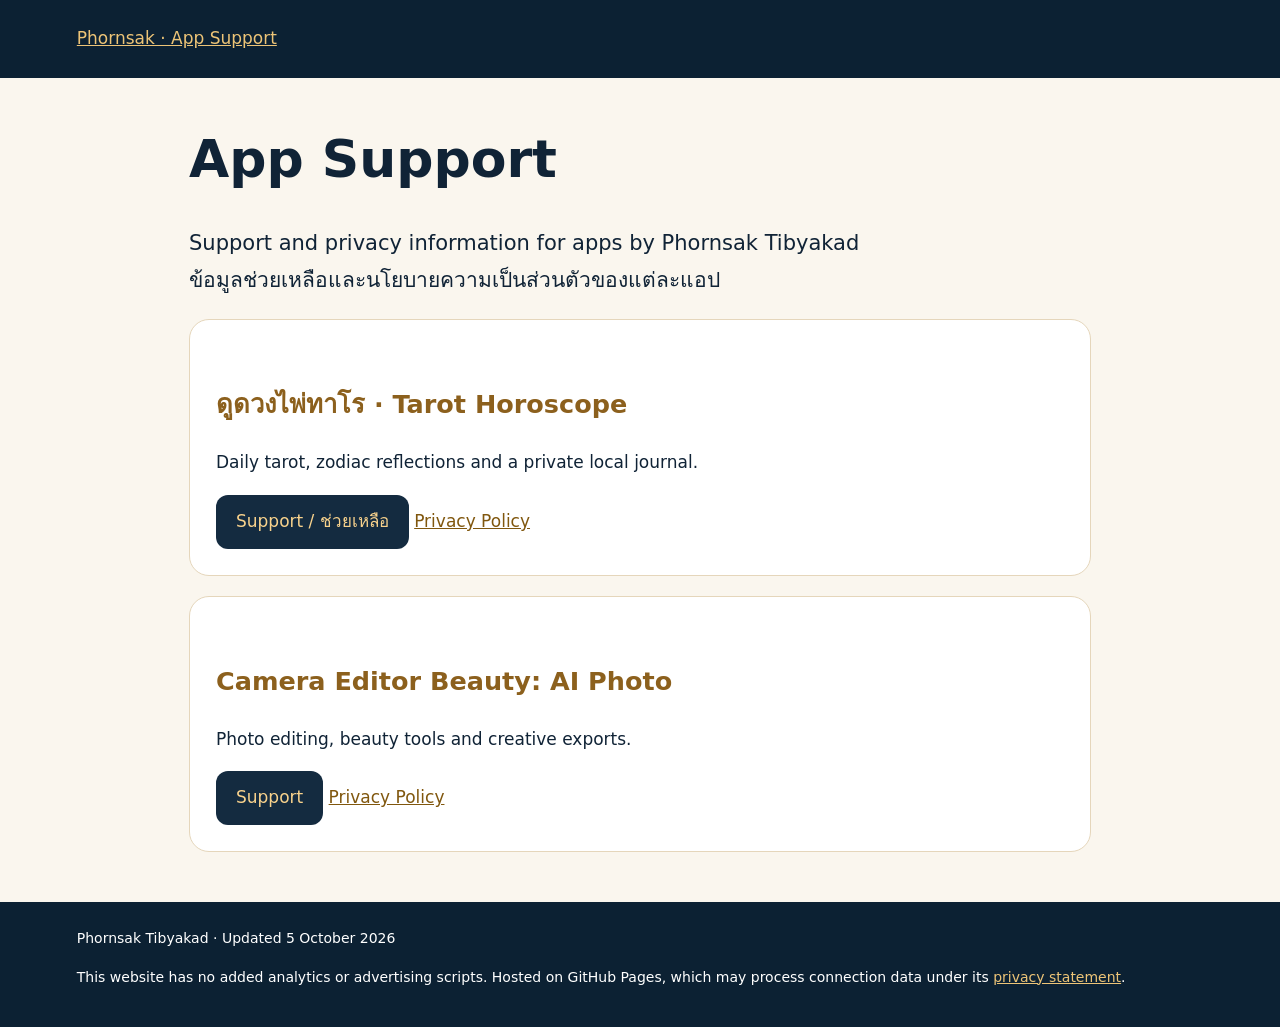
==== index.html @ 6cd157fd "Create central app support site with bilingual Tarot support and privacy" ====
<!doctype html><html lang="en"><head><meta charset="utf-8"><meta name="viewport" content="width=device-width,initial-scale=1"><title>App Support · Phornsak Tibyakad</title><link rel="stylesheet" href="styles.css"></head><body><header><nav><a href="index.html">Phornsak · App Support</a></nav></header><main><h1>App Support</h1><p class="lead">Support and privacy information for apps by Phornsak Tibyakad<br>ข้อมูลช่วยเหลือและนโยบายความเป็นส่วนตัวของแต่ละแอป</p><section><h2>ดูดวงไพ่ทาโร · Tarot Horoscope</h2><p>Daily tarot, zodiac reflections and a private local journal.</p><a class="button" href="tarot-horoscope/support.html">Support / ช่วยเหลือ</a> <a href="tarot-horoscope/privacy.html">Privacy Policy</a></section><section><h2>Camera Editor Beauty: AI Photo</h2><p>Photo editing, beauty tools and creative exports.</p><a class="button" href="camera-editor-beauty/support.html">Support</a> <a href="camera-editor-beauty/privacy.html">Privacy Policy</a></section></main><footer>Phornsak Tibyakad · Updated 5 October 2026<p>This website has no added analytics or advertising scripts. Hosted on GitHub Pages, which may process connection data under its <a href="https://docs.github.com/en/site-policy/privacy-policies/github-general-privacy-statement">privacy statement</a>.</p></footer></body></html>
---- styles.css ----
*{box-sizing:border-box}body{margin:0;background:#faf6ee;color:#102336;font:17px/1.75 system-ui,sans-serif}header,footer{background:#0c2133;color:#fff;padding:24px max(6vw,24px)}header a,footer a{color:#edc477}main{max-width:950px;margin:50px auto;padding:0 24px}h1{font-size:clamp(32px,6vw,52px);line-height:1.2}h2{color:#8c601d;margin-top:36px}a{color:#80570e}section{background:white;border:1px solid #e5d6bb;border-radius:20px;padding:26px;margin:20px 0}.button{display:inline-block;padding:12px 20px;border-radius:12px;background:#142b40;color:#f8d28c;text-decoration:none}.lead{font-size:21px}.muted{color:#65717b}nav{display:flex;gap:22px;flex-wrap:wrap}footer{font-size:14px}li{margin-bottom:8px}
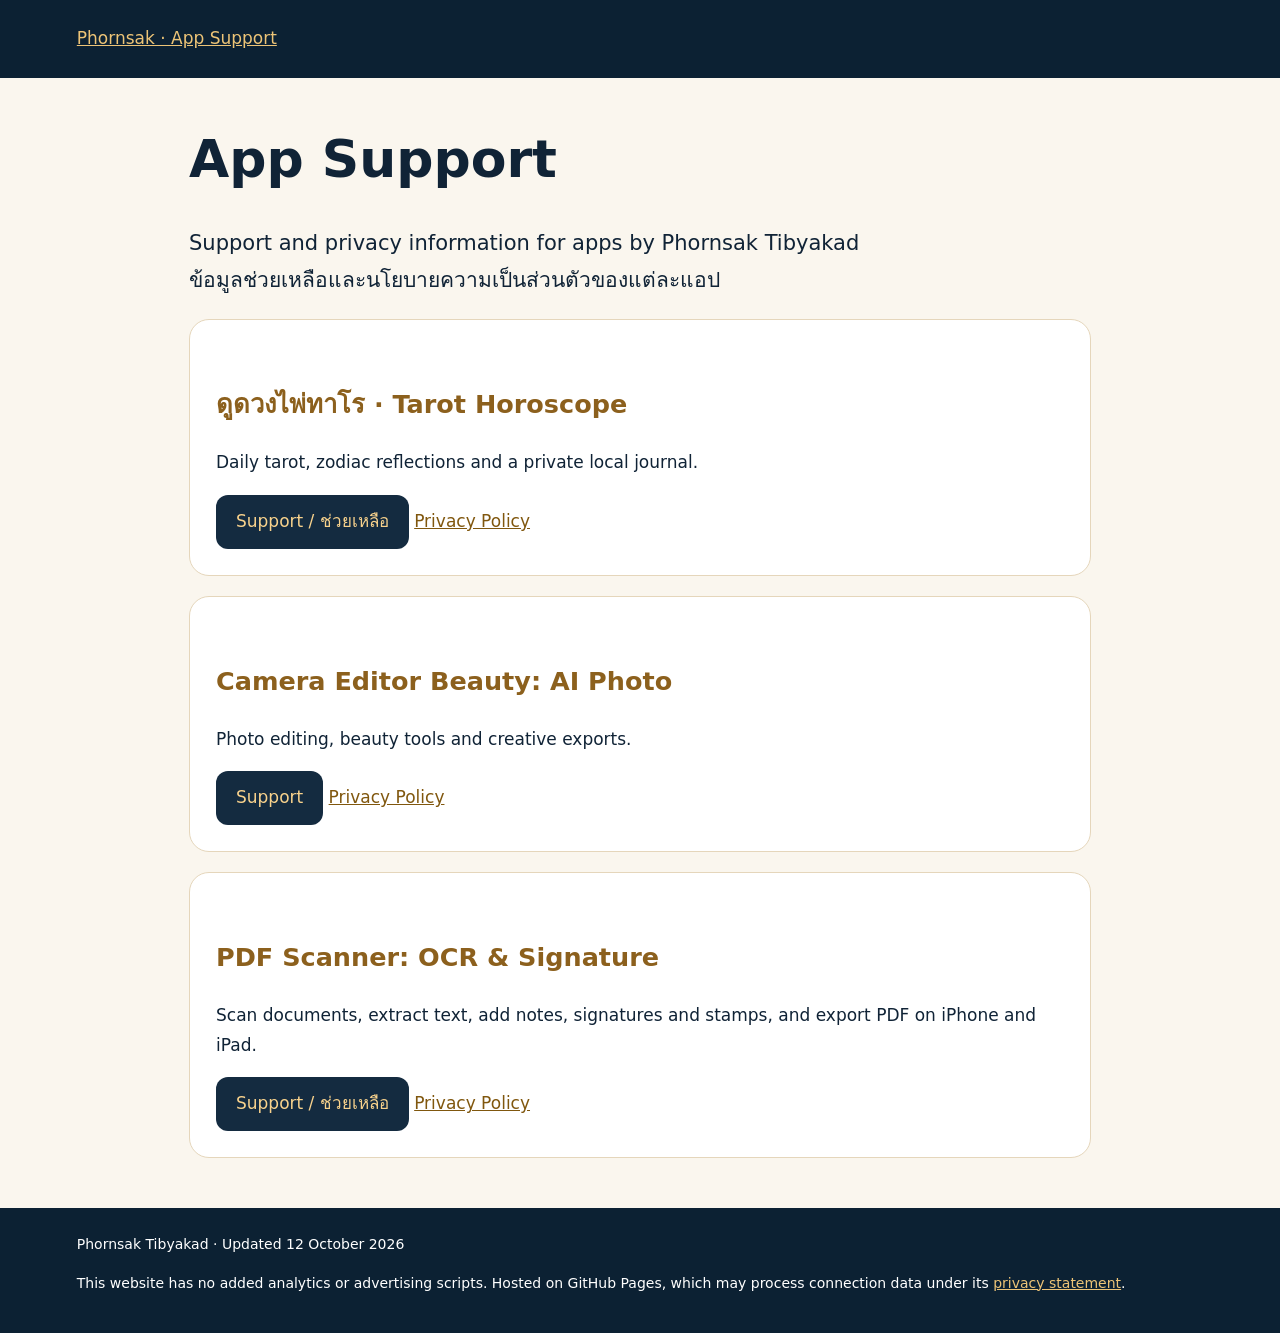
==== commit 9bc32fd2: "Add Scanner PDF OCR support and privacy pages" ====
--- a/index.html
+++ b/index.html
@@ -1 +1 @@
-<!doctype html><html lang="en"><head><meta charset="utf-8"><meta name="viewport" content="width=device-width,initial-scale=1"><title>App Support · Phornsak Tibyakad</title><link rel="stylesheet" href="styles.css"></head><body><header><nav><a href="index.html">Phornsak · App Support</a></nav></header><main><h1>App Support</h1><p class="lead">Support and privacy information for apps by Phornsak Tibyakad<br>ข้อมูลช่วยเหลือและนโยบายความเป็นส่วนตัวของแต่ละแอป</p><section><h2>ดูดวงไพ่ทาโร · Tarot Horoscope</h2><p>Daily tarot, zodiac reflections and a private local journal.</p><a class="button" href="tarot-horoscope/support.html">Support / ช่วยเหลือ</a> <a href="tarot-horoscope/privacy.html">Privacy Policy</a></section><section><h2>Camera Editor Beauty: AI Photo</h2><p>Photo editing, beauty tools and creative exports.</p><a class="button" href="camera-editor-beauty/support.html">Support</a> <a href="camera-editor-beauty/privacy.html">Privacy Policy</a></section></main><footer>Phornsak Tibyakad · Updated 5 October 2026<p>This website has no added analytics or advertising scripts. Hosted on GitHub Pages, which may process connection data under its <a href="https://docs.github.com/en/site-policy/privacy-policies/github-general-privacy-statement">privacy statement</a>.</p></footer></body></html>+<!doctype html><html lang="en"><head><meta charset="utf-8"><meta name="viewport" content="width=device-width,initial-scale=1"><title>App Support · Phornsak Tibyakad</title><link rel="stylesheet" href="styles.css"></head><body><header><nav><a href="index.html">Phornsak · App Support</a></nav></header><main><h1>App Support</h1><p class="lead">Support and privacy information for apps by Phornsak Tibyakad<br>ข้อมูลช่วยเหลือและนโยบายความเป็นส่วนตัวของแต่ละแอป</p><section><h2>ดูดวงไพ่ทาโร · Tarot Horoscope</h2><p>Daily tarot, zodiac reflections and a private local journal.</p><a class="button" href="tarot-horoscope/support.html">Support / ช่วยเหลือ</a> <a href="tarot-horoscope/privacy.html">Privacy Policy</a></section><section><h2>Camera Editor Beauty: AI Photo</h2><p>Photo editing, beauty tools and creative exports.</p><a class="button" href="camera-editor-beauty/support.html">Support</a> <a href="camera-editor-beauty/privacy.html">Privacy Policy</a></section><section><h2>PDF Scanner: OCR &amp; Signature</h2><p>Scan documents, extract text, add notes, signatures and stamps, and export PDF on iPhone and iPad.</p><a class="button" href="scanner-pdf/support.html">Support / ช่วยเหลือ</a> <a href="scanner-pdf/privacy.html">Privacy Policy</a></section></main><footer>Phornsak Tibyakad · Updated 12 October 2026<p>This website has no added analytics or advertising scripts. Hosted on GitHub Pages, which may process connection data under its <a href="https://docs.github.com/en/site-policy/privacy-policies/github-general-privacy-statement">privacy statement</a>.</p></footer></body></html>
